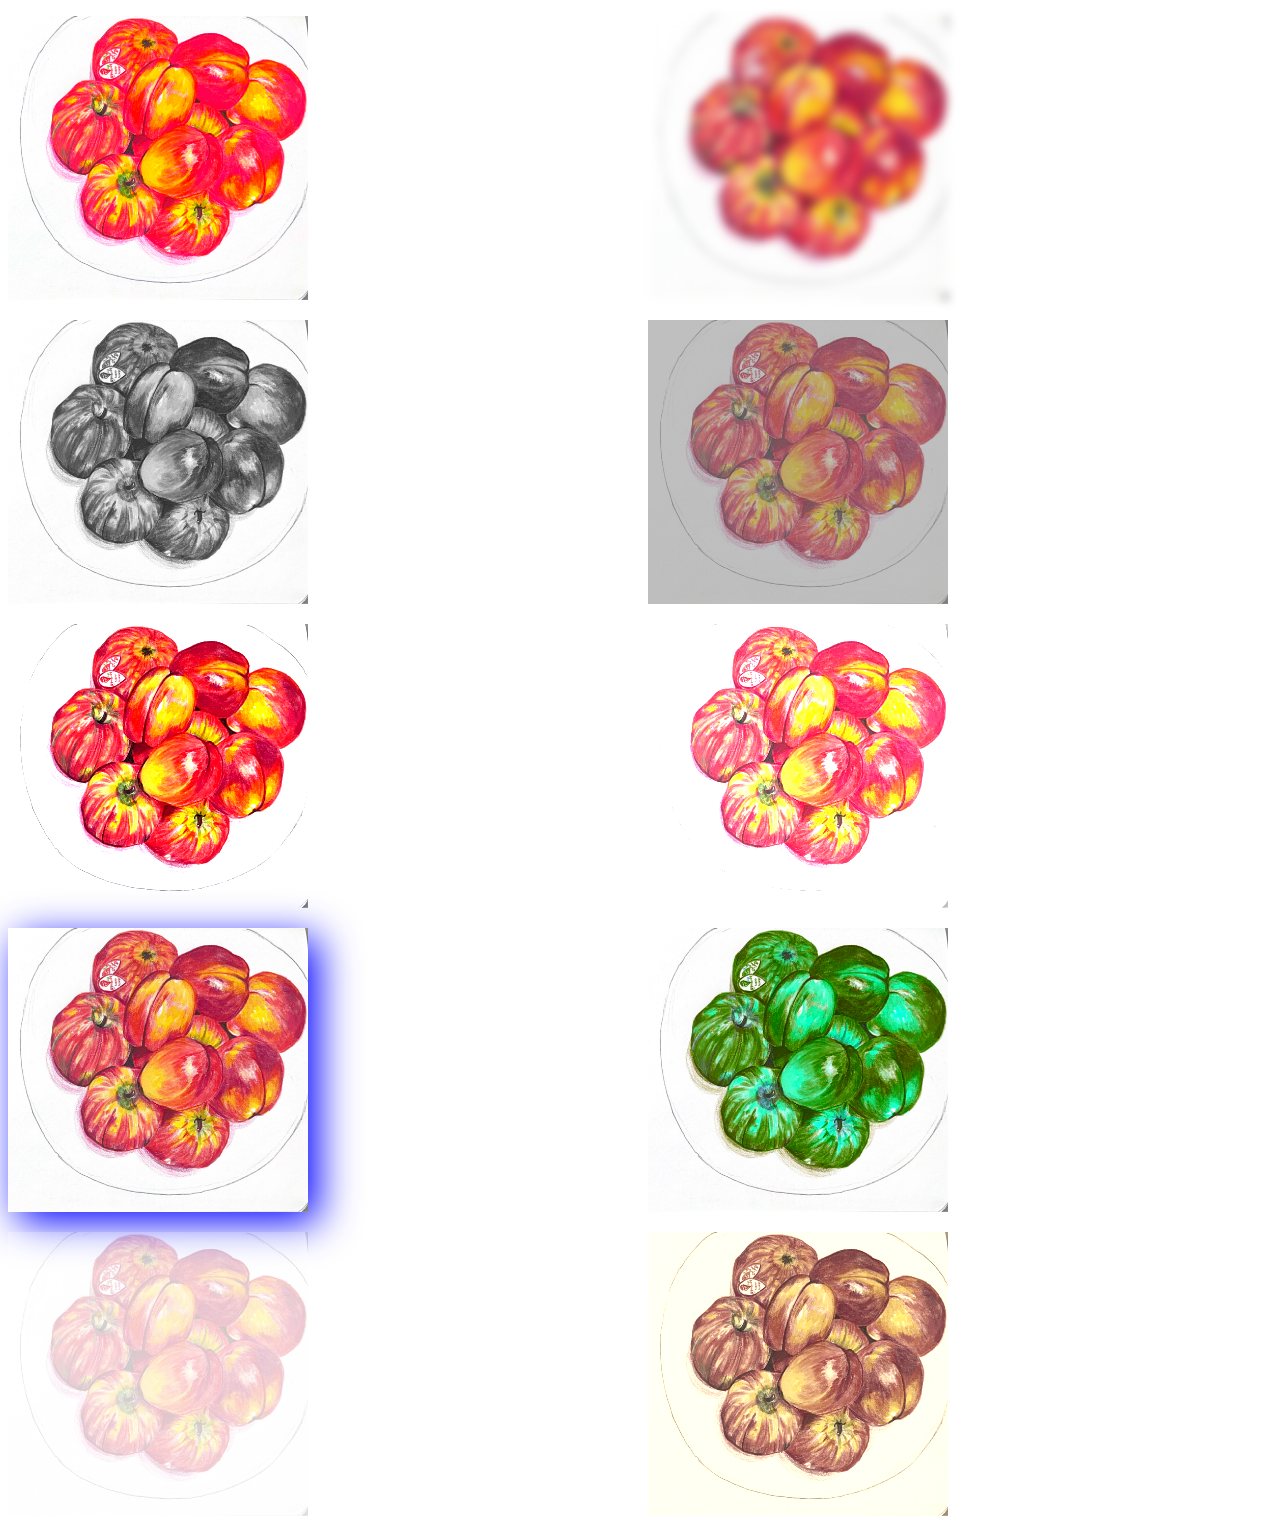
==== filtre.html @ bfbf2420 "Tilføjer objectfit, filtre og transforms" ====
<!doctype html>
<html lang="en">
  <head>
    <meta charset="UTF-8" />
    <meta name="viewport" content="width=device-width, initial-scale=1.0" />
    <link rel="stylesheet" href="flitre.css" />
    <title>Filtre</title>
  </head>
  <body>
    <section>
      <div><img class="foto-1" src="img/MLK Æbler.jpg" alt="" /></div>
      <div><img class="foto-2" src="img/MLK Æbler.jpg" alt="" /></div>
      <div><img class="foto-3" src="img/MLK Æbler.jpg" alt="" /></div>
      <div><img class="foto-4" src="img/MLK Æbler.jpg" alt="" /></div>
      <div><img class="foto-5" src="img/MLK Æbler.jpg" alt="" /></div>
      <div><img class="foto-6" src="img/MLK Æbler.jpg" alt="" /></div>
      <div><img class="foto-7" src="img/MLK Æbler.jpg" alt="" /></div>
      <div><img class="foto-8" src="img/MLK Æbler.jpg" alt="" /></div>
      <div><img class="foto-9" src="img/MLK Æbler.jpg" alt="" /></div>
      <div><img class="foto-10" src="img/MLK Æbler.jpg" alt="" /></div>
    </section>
  </body>
</html>
---- flitre.css ----
.foto-1 {
  filter: saturate(200%);
  height: 300px;
  width: 300px;
  object-fit: contain;
}

.foto-2 {
  filter: blur(5px);
  height: 300px;
  width: 300px;
  object-fit: contain;
}

.foto-3 {
  filter: grayscale(100%);
  height: 300px;
  width: 300px;
  object-fit: contain;
}

.foto-4 {
  filter: invert(25%);
  height: 300px;
  width: 300px;
  object-fit: contain;
}

.foto-5 {
  filter: contrast(150%);
  height: 300px;
  width: 300px;
  object-fit: contain;
}

.foto-6 {
  filter: brightness(150%);
  height: 300px;
  width: 300px;
  object-fit: contain;
}

.foto-7 {
  filter: drop-shadow(10px 10px 20px blue);
  height: 300px;
  width: 300px;
  object-fit: contain;
}

.foto-8 {
  filter: hue-rotate(100deg);
  height: 300px;
  width: 300px;
  object-fit: contain;
}

.foto-9 {
  filter: opacity(25%);
  height: 300px;
  width: 300px;
  object-fit: contain;
}

.foto-10 {
  filter: sepia(60%);
  height: 300px;
  width: 300px;
  object-fit: contain;
}

img:hover {
  filter: saturate(100%);
}

section {
  display: grid;
  grid-template-columns: 1fr 1fr;
  column-gap: 1rem;
}
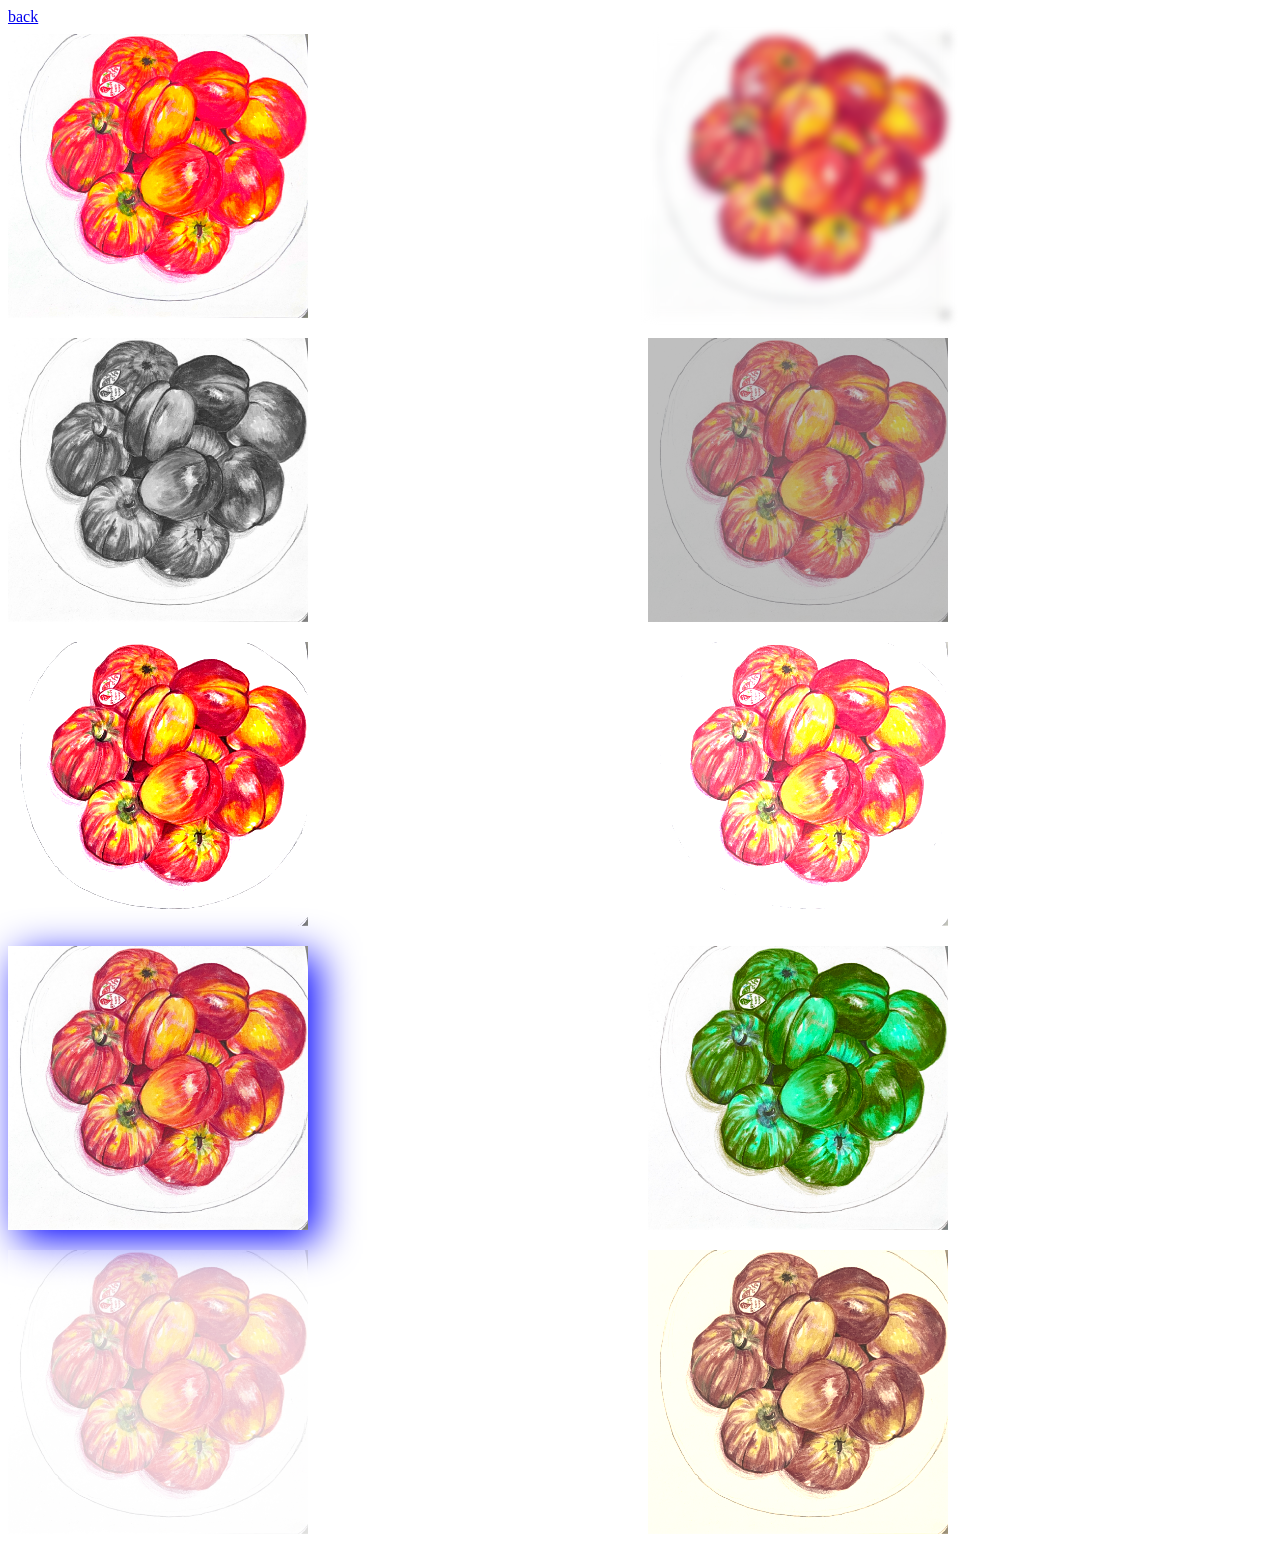
==== commit 09e2bf88: "Laver transitions, custom og nested css og html" ====
--- a/filtre.html
+++ b/filtre.html
@@ -3,10 +3,11 @@
   <head>
     <meta charset="UTF-8" />
     <meta name="viewport" content="width=device-width, initial-scale=1.0" />
-    <link rel="stylesheet" href="flitre.css" />
+    <link rel="stylesheet" href="css/flitre.css" />
     <title>Filtre</title>
   </head>
   <body>
+    <a href="index.html">back</a>
     <section>
       <div><img class="foto-1" src="img/MLK Æbler.jpg" alt="" /></div>
       <div><img class="foto-2" src="img/MLK Æbler.jpg" alt="" /></div>
--- a/css/flitre.css
+++ b/css/flitre.css
@@ -0,0 +1,79 @@
+.foto-1 {
+  filter: saturate(200%);
+  height: 300px;
+  width: 300px;
+  object-fit: contain;
+}
+
+.foto-2 {
+  filter: blur(5px);
+  height: 300px;
+  width: 300px;
+  object-fit: contain;
+}
+
+.foto-3 {
+  filter: grayscale(100%);
+  height: 300px;
+  width: 300px;
+  object-fit: contain;
+}
+
+.foto-4 {
+  filter: invert(25%);
+  height: 300px;
+  width: 300px;
+  object-fit: contain;
+}
+
+.foto-5 {
+  filter: contrast(150%);
+  height: 300px;
+  width: 300px;
+  object-fit: contain;
+}
+
+.foto-6 {
+  filter: brightness(150%);
+  height: 300px;
+  width: 300px;
+  object-fit: contain;
+}
+
+.foto-7 {
+  filter: drop-shadow(10px 10px 20px blue);
+  height: 300px;
+  width: 300px;
+  object-fit: contain;
+}
+
+.foto-8 {
+  filter: hue-rotate(100deg);
+  height: 300px;
+  width: 300px;
+  object-fit: contain;
+}
+
+.foto-9 {
+  filter: opacity(25%);
+  height: 300px;
+  width: 300px;
+  object-fit: contain;
+}
+
+.foto-10 {
+  filter: sepia(60%);
+  height: 300px;
+  width: 300px;
+  object-fit: contain;
+}
+
+img:hover {
+  filter: saturate(100%);
+}
+
+section {
+  display: grid;
+  grid-template-columns: 1fr 1fr;
+  column-gap: 1rem;
+}
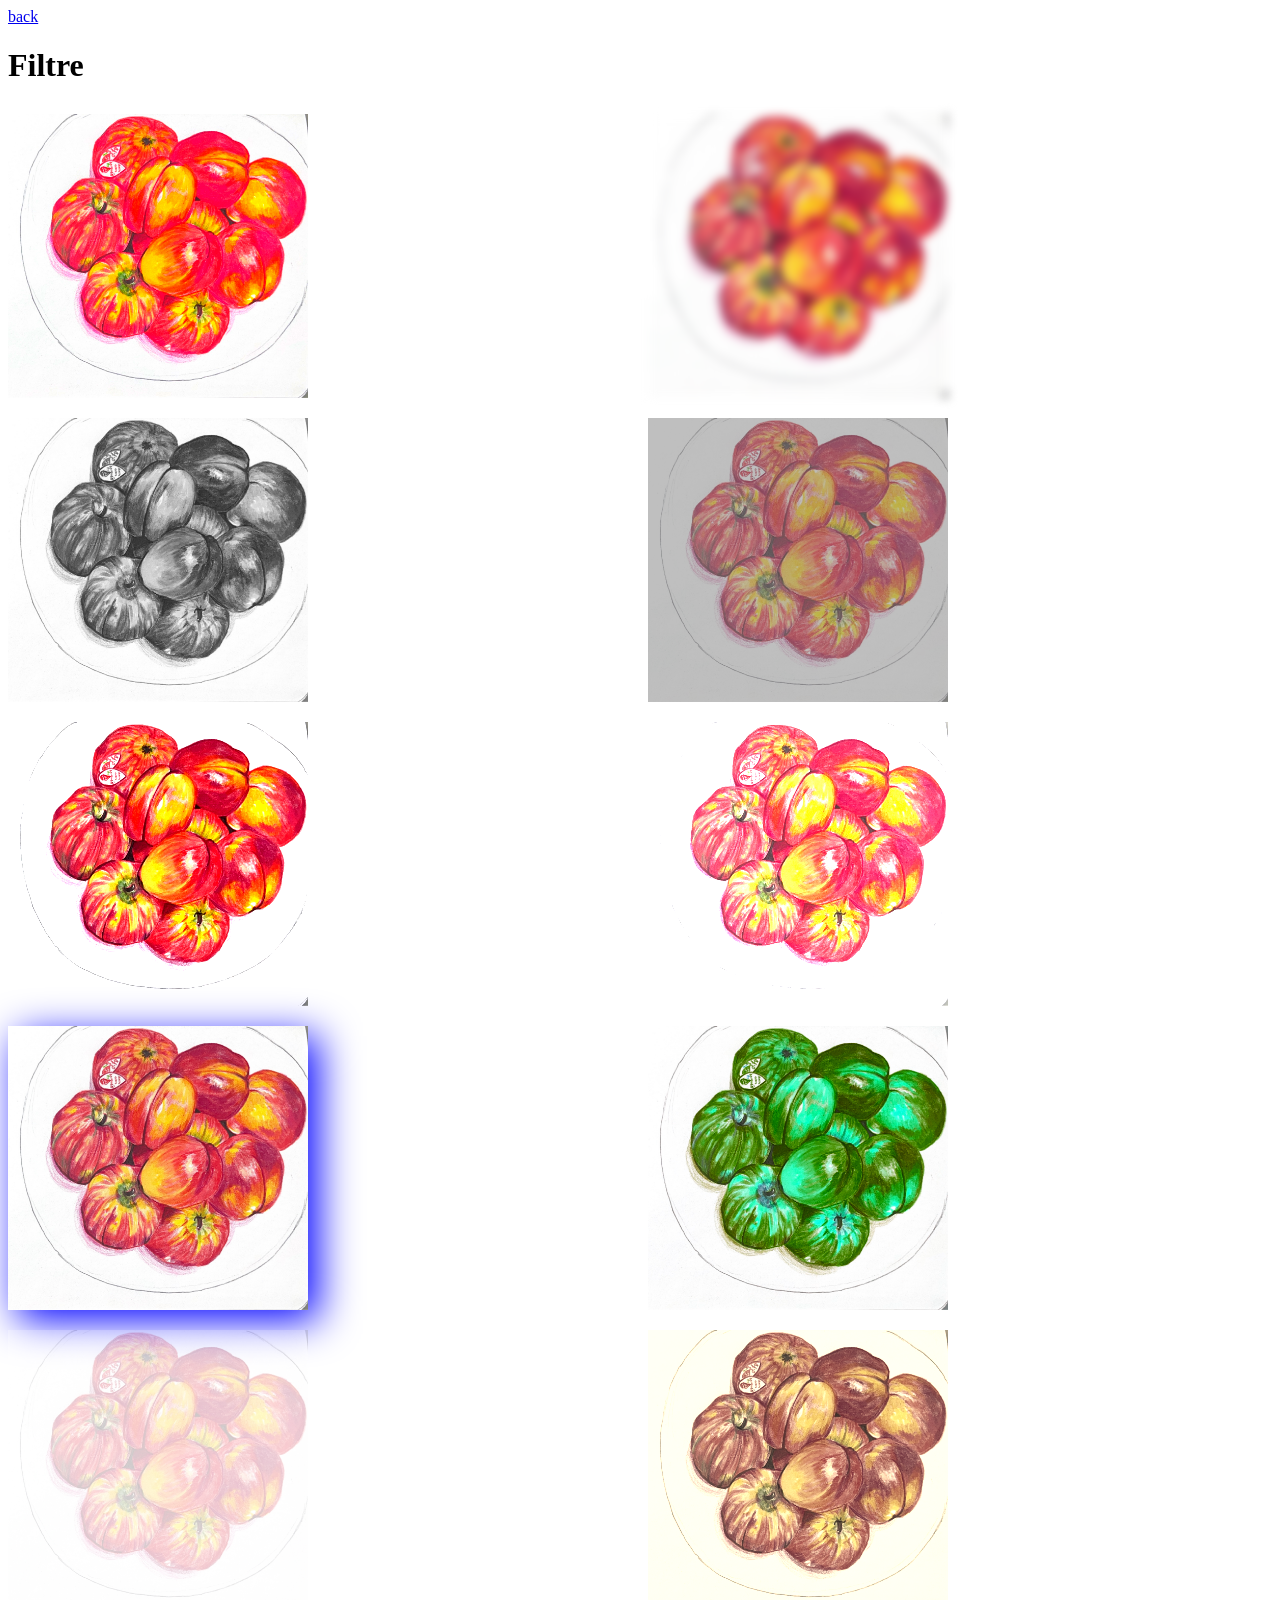
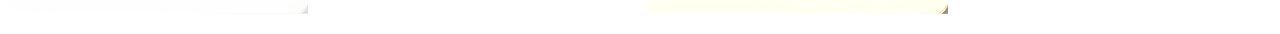
==== commit bbb8148e: "Tilføjer billeder til galleri samt galleri html og css" ====
--- a/filtre.html
+++ b/filtre.html
@@ -1,13 +1,20 @@
 <!doctype html>
 <html lang="en">
   <head>
+    <link rel="icon" type="image/png" href="/img/favikon/favikon2.png" sizes="96x96" />
+    <link rel="icon" type="image/svg+xml" href="/favicon.svg" />
+    <link rel="shortcut icon" href="/favicon.ico" />
+    <link rel="apple-touch-icon" sizes="180x180" href="/apple-touch-icon.png" />
+    <link rel="manifest" href="/site.webmanifest" />
     <meta charset="UTF-8" />
     <meta name="viewport" content="width=device-width, initial-scale=1.0" />
+    <link rel="stylesheet" href="css/general.css" />
     <link rel="stylesheet" href="css/flitre.css" />
     <title>Filtre</title>
   </head>
   <body>
     <a href="index.html">back</a>
+    <h1>Filtre</h1>
     <section>
       <div><img class="foto-1" src="img/MLK Æbler.jpg" alt="" /></div>
       <div><img class="foto-2" src="img/MLK Æbler.jpg" alt="" /></div>
--- a/css/general.css
+++ b/css/general.css
@@ -0,0 +1,14 @@
+* {
+  box-sizing: border-box;
+}
+
+body {
+  min-height: 100vh;
+  display: grid;
+  grid-template-rows: auto 1fr auto;
+}
+
+header,
+footer {
+  background-color: grey;
+}
